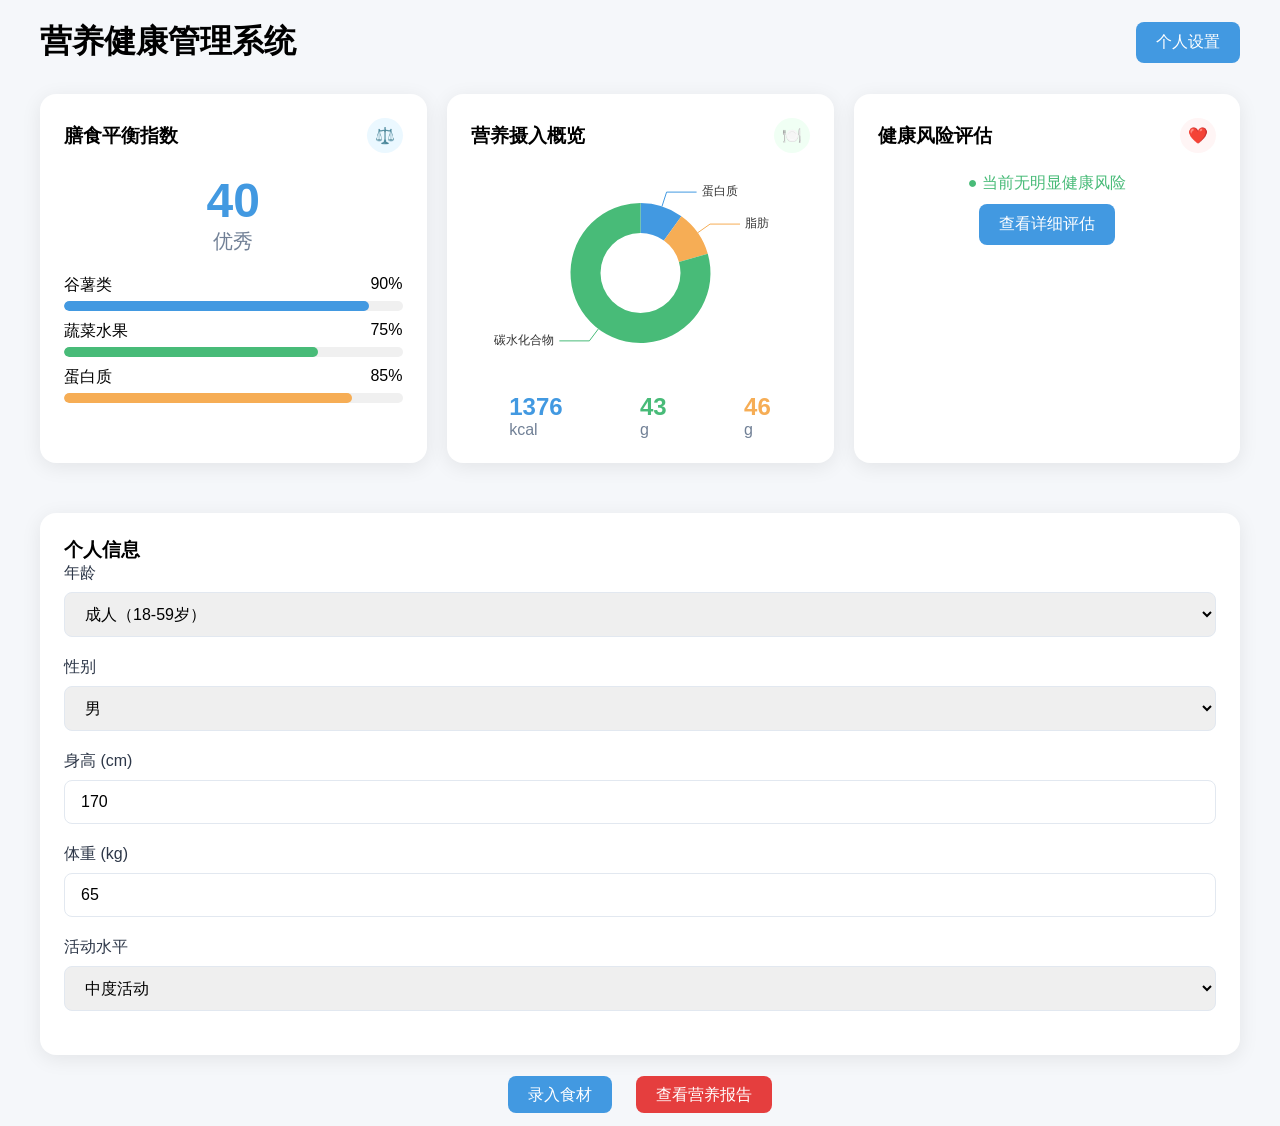
==== index.html @ 5a4d19cd "index.html" ====
<!DOCTYPE html>
<html lang="zh-CN">
<head>
  <meta charset="UTF-8">
  <title>营养健康管理系统</title>
  <link rel="stylesheet" href="css/style.css">
  <script src="js/echarts.min.js"></script>
</head>
<body>
  <div class="container">
    <!-- 顶部导航 -->
    <div style="display:flex;justify-content:space-between;align-items:center;margin-bottom:30px;">
      <h1>营养健康管理系统</h1>
      <button class="btn btn-blue">个人设置</button>
    </div>

    <!-- 数据概览卡片 -->
    <div style="display:grid;grid-template-columns:repeat(3,1fr);gap:20px;margin-bottom:30px;">
      <!-- 膳食平衡指数 -->
      <div class="card">
        <div style="display:flex;justify-content:space-between;align-items:center;margin-bottom:20px;">
          <h3>膳食平衡指数</h3>
          <span style="background:#ebf8ff;color:#4299e1;padding:8px;border-radius:50%;">⚖️</span>
        </div>
        <div style="text-align:center;margin-bottom:20px;">
          <div style="font-size:48px;font-weight:bold;color:#4299e1;">40</div>
          <div style="font-size:20px;color:#718096;">优秀</div>
        </div>
        <div>
          <div style="margin-bottom:10px;">
            <div style="display:flex;justify-content:space-between;margin-bottom:5px;">
              <span>谷薯类</span>
              <span>90%</span>
            </div>
            <div style="height:10px;background:#f0f0f0;border-radius:5px;overflow:hidden;">
              <div style="height:100%;width:90%;background:#4299e1;border-radius:5px;"></div>
            </div>
          </div>
          <div style="margin-bottom:10px;">
            <div style="display:flex;justify-content:space-between;margin-bottom:5px;">
              <span>蔬菜水果</span>
              <span>75%</span>
            </div>
            <div style="height:10px;background:#f0f0f0;border-radius:5px;overflow:hidden;">
              <div style="height:100%;width:75%;background:#48bb78;border-radius:5px;"></div>
            </div>
          </div>
          <div>
            <div style="display:flex;justify-content:space-between;margin-bottom:5px;">
              <span>蛋白质</span>
              <span>85%</span>
            </div>
            <div style="height:10px;background:#f0f0f0;border-radius:5px;overflow:hidden;">
              <div style="height:100%;width:85%;background:#f6ad55;border-radius:5px;"></div>
            </div>
          </div>
        </div>
      </div>

      <!-- 营养摄入概览 -->
      <div class="card">
        <div style="display:flex;justify-content:space-between;align-items:center;margin-bottom:20px;">
          <h3>营养摄入概览</h3>
          <span style="background:#f0fff4;color:#48bb78;padding:8px;border-radius:50%;">🍽️</span>
        </div>
        <div id="nutritionChart" style="width:100%;height:200px;"></div>
        <div style="display:flex;justify-content:space-around;margin-top:20px;">
          <div>
            <div style="font-size:24px;font-weight:bold;color:#4299e1;">1376</div>
            <div style="color:#718096;">kcal</div>
          </div>
          <div>
            <div style="font-size:24px;font-weight:bold;color:#48bb78;">43</div>
            <div style="color:#718096;">g</div>
          </div>
          <div>
            <div style="font-size:24px;font-weight:bold;color:#f6ad55;">46</div>
            <div style="color:#718096;">g</div>
          </div>
        </div>
      </div>

      <!-- 健康风险评估 -->
      <div class="card">
        <div style="display:flex;justify-content:space-between;align-items:center;margin-bottom:20px;">
          <h3>健康风险评估</h3>
          <span style="background:#fff5f5;color:#e53e3e;padding:8px;border-radius:50%;">❤️</span>
        </div>
        <div style="text-align:center;margin-bottom:20px;">
          <div style="font-size:16px;color:#48bb78;margin-bottom:10px;">● 当前无明显健康风险</div>
          <button class="btn btn-blue">查看详细评估</button>
        </div>
      </div>
    </div>

    <!-- 个人信息卡片 -->
    <div class="card">
      <h3>个人信息</h3>
      <div class="form-group">
        <label>年龄</label>
        <select>
          <option>成人（18-59岁）</option>
          <option>60岁以上</option>
        </select>
      </div>
      <div class="form-group">
        <label>性别</label>
        <select>
          <option>男</option>
          <option>女</option>
        </select>
      </div>
      <div class="form-group">
        <label>身高 (cm)</label>
        <input type="text" value="170">
      </div>
      <div class="form-group">
        <label>体重 (kg)</label>
        <input type="text" value="65">
      </div>
      <div class="form-group">
        <label>活动水平</label>
        <select>
          <option>中度活动</option>
          <option>轻度活动</option>
          <option>重度活动</option>
        </select>
      </div>
    </div>

    <!-- 入口按钮 -->
    <div style="text-align:center;margin-top:30px;">
      <a href="02-input.html" class="btn btn-blue" style="text-decoration:none;">录入食材</a>
      <a href="03-result.html" class="btn btn-red" style="text-decoration:none;margin-left:20px;">查看营养报告</a>
    </div>
  </div>

  <script src="js/main.js"></script>
  <script>
    // 首页图表初始化
    window.onload = () => {
      const chartDom = document.getElementById("nutritionChart");
      if (chartDom && echarts) {
        const myChart = echarts.init(chartDom);
        const option = {
          series: [
            { type: "pie", radius: ["40%", "70%"], data: [
              { value: 43, name: "蛋白质", itemStyle: { color: "#4299e1" } },
              { value: 46, name: "脂肪", itemStyle: { color: "#f6ad55" } },
              { value: 1376/4, name: "碳水化合物", itemStyle: { color: "#48bb78" } }
            ] }
          ]
        };
        myChart.setOption(option);
      }
    };
  </script>
</body>
</html>
---- css/style.css ----
* {
  margin: 0;
  padding: 0;
  box-sizing: border-box;
  font-family: "Microsoft YaHei", sans-serif;
}
body {
  background: #f5f7fa;
  padding: 20px;
}
.container {
  max-width: 1200px;
  margin: 0 auto;
}
/* 卡片样式 */
.card {
  background: #fff;
  border-radius: 16px;
  padding: 24px;
  box-shadow: 0 4px 20px rgba(0,0,0,0.08);
  margin-bottom: 20px;
}
/* 按钮样式 */
.btn {
  padding: 10px 20px;
  border: none;
  border-radius: 8px;
  cursor: pointer;
  font-size: 16px;
  transition: all 0.3s;
}
.btn-blue {
  background: #4299e1;
  color: #fff;
}
.btn-blue:hover {
  background: #3182ce;
}
.btn-red {
  background: #e53e3e;
  color: #fff;
}
.btn-red:hover {
  background: #c53030;
}
/* 表单样式 */
.form-group {
  margin-bottom: 20px;
}
.form-group label {
  display: block;
  margin-bottom: 8px;
  color: #2d3748;
  font-size: 16px;
}
.form-group input,
.form-group select {
  width: 100%;
  padding: 12px 16px;
  border: 1px solid #e2e8f0;
  border-radius: 8px;
  font-size: 16px;
}
/* 列表样式 */
.list-item {
  padding: 12px 0;
  border-bottom: 1px solid #f0f0f0;
  display: flex;
  justify-content: space-between;
  align-items: center;
}
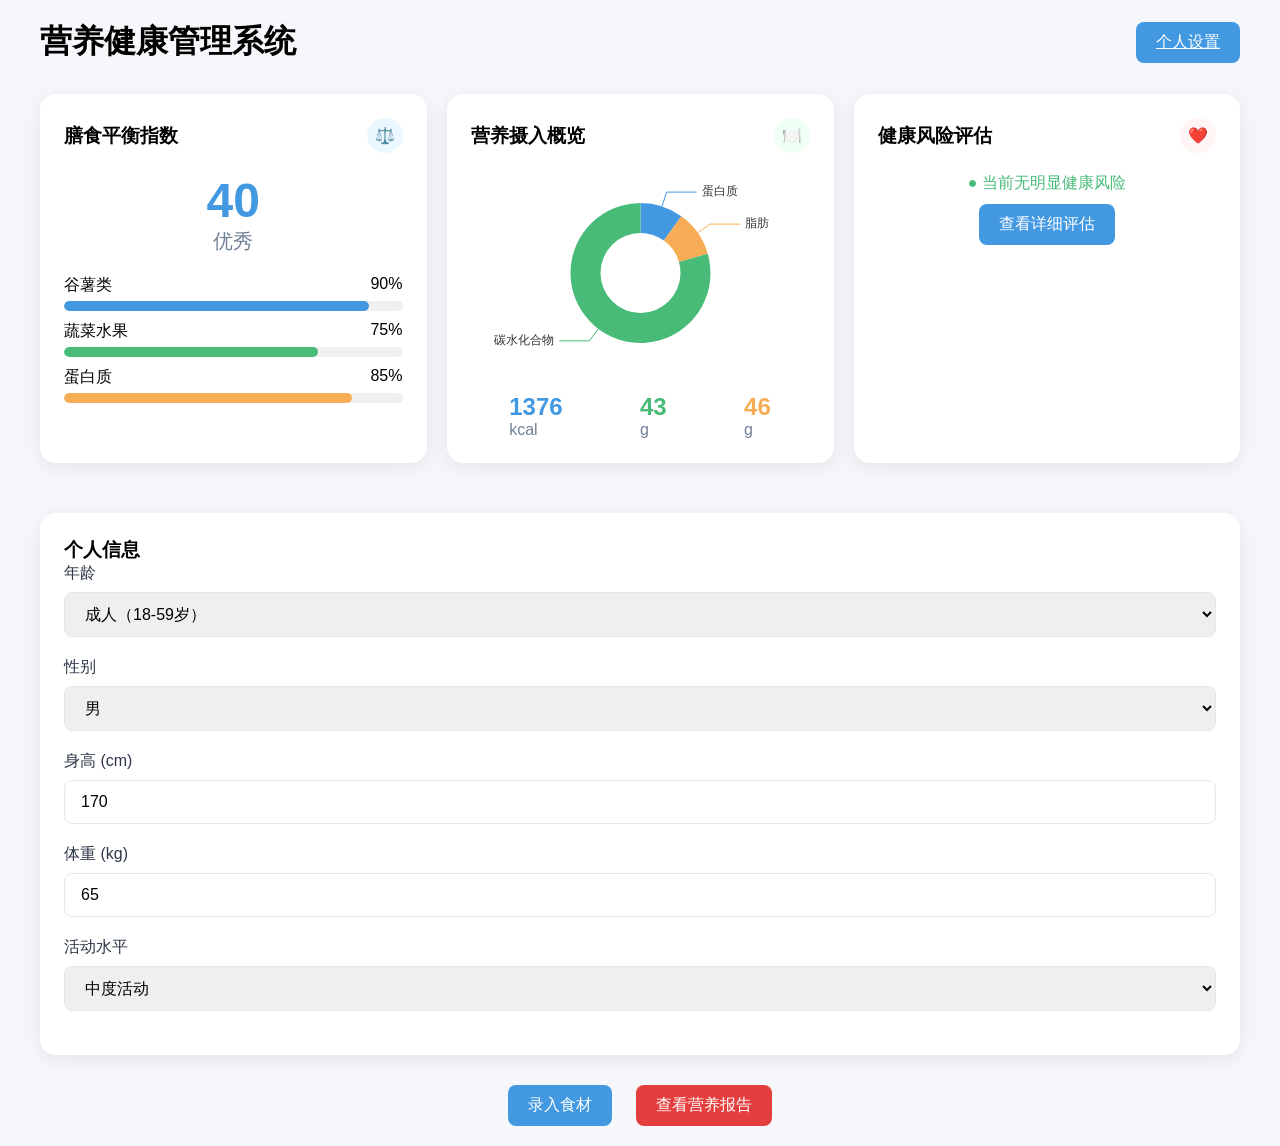
==== commit c2546e8f: "Update index.html" ====
--- a/index.html
+++ b/index.html
@@ -11,7 +11,7 @@
     <!-- 顶部导航 -->
     <div style="display:flex;justify-content:space-between;align-items:center;margin-bottom:30px;">
       <h1>营养健康管理系统</h1>
-      <button class="btn btn-blue">个人设置</button>
+       <a href="index.html" class="btn btn-blue">个人设置</a>
     </div>
 
     <!-- 数据概览卡片 -->
@@ -130,8 +130,8 @@
 
     <!-- 入口按钮 -->
     <div style="text-align:center;margin-top:30px;">
-      <a href="02-input.html" class="btn btn-blue" style="text-decoration:none;">录入食材</a>
-      <a href="03-result.html" class="btn btn-red" style="text-decoration:none;margin-left:20px;">查看营养报告</a>
+      <button onclick="location.href='input.html'" class="btn btn-blue" style="text-decoration:none;">录入食材</button>
+      <button onclick="location.href='result.html'" class="btn btn-red" style="text-decoration:none;margin-left:20px;">查看营养报告</button>
     </div>
   </div>
 
@@ -157,3 +157,4 @@
   </script>
 </body>
 </html>
+ 
